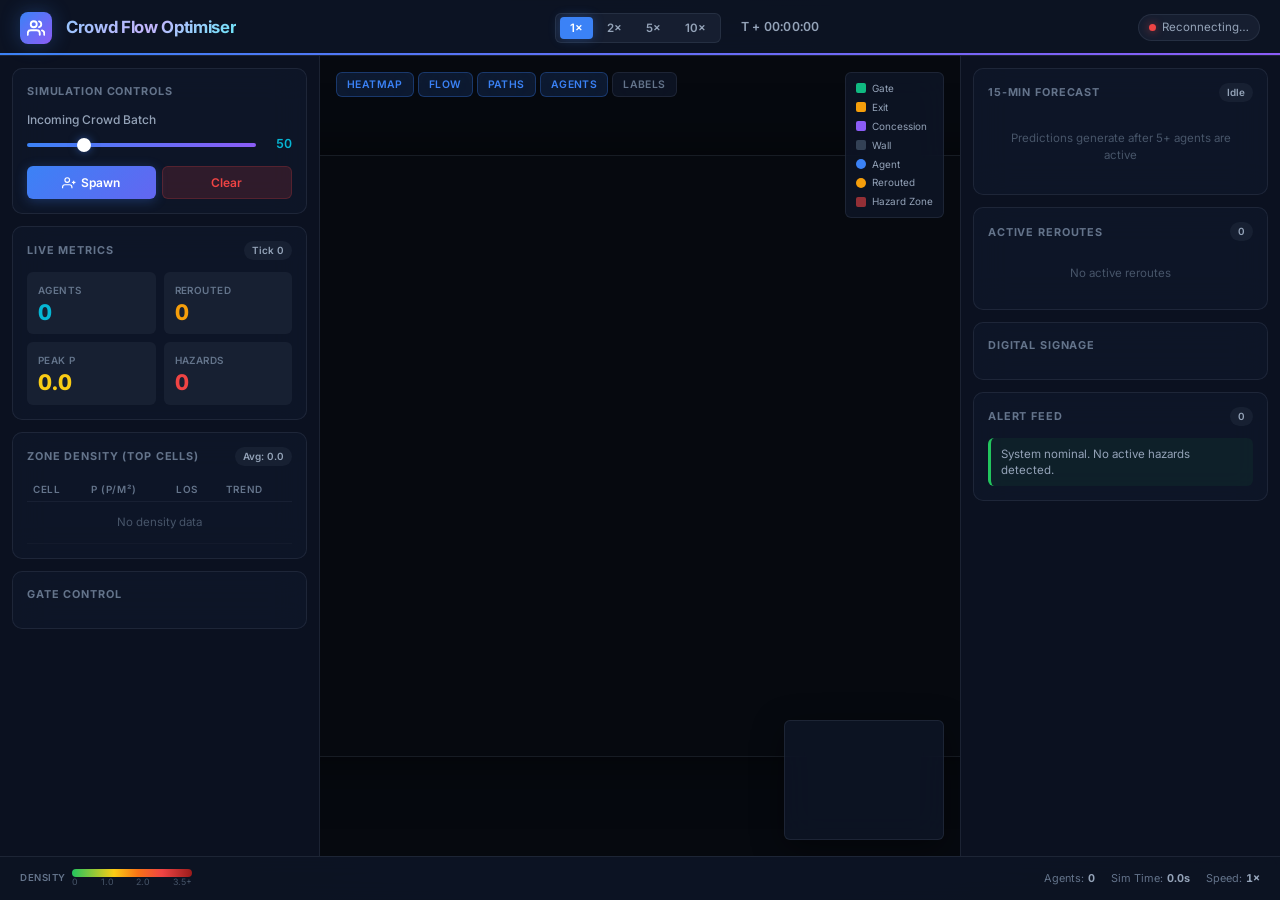
==== frontend/index.html @ 9550ae5e "Initial commit: Crowd Flow Optimiser - real-time crowd simulation and rerouting engine" ====
<!DOCTYPE html>
<html lang="en">
<head>
    <meta charset="UTF-8">
    <meta name="viewport" content="width=device-width, initial-scale=1.0">
    <title>Crowd Flow Optimiser — Real-Time Crowd Simulation & Rerouting</title>
    <meta name="description" content="Predictive digital twin for venue crowd management. Real-time simulation, bottleneck forecasting, and automated crowd rerouting engine.">
    <link rel="stylesheet" href="styles.css">
    <link rel="preconnect" href="https://fonts.googleapis.com">
    <link rel="preconnect" href="https://fonts.gstatic.com" crossorigin>
    <link href="https://fonts.googleapis.com/css2?family=Inter:wght@400;500;600;700;800&display=swap" rel="stylesheet">
</head>
<body>
    <div class="app-container">
        <!-- ━━━ HEADER ━━━ -->
        <header>
            <div class="header-left">
                <div class="logo-icon">
                    <svg viewBox="0 0 24 24" fill="none" stroke="currentColor" stroke-width="2.5" stroke-linecap="round" stroke-linejoin="round">
                        <path d="M17 21v-2a4 4 0 0 0-4-4H5a4 4 0 0 0-4 4v2"></path>
                        <circle cx="9" cy="7" r="4"></circle>
                        <path d="M23 21v-2a4 4 0 0 0-3-3.87"></path>
                        <path d="M16 3.13a4 4 0 0 1 0 7.75"></path>
                    </svg>
                </div>
                <h1>Crowd Flow Optimiser</h1>
            </div>
            <div class="header-center">
                <div class="speed-controls">
                    <button class="speed-btn active" data-speed="1" id="speed-1x">1×</button>
                    <button class="speed-btn" data-speed="2" id="speed-2x">2×</button>
                    <button class="speed-btn" data-speed="5" id="speed-5x">5×</button>
                    <button class="speed-btn" data-speed="10" id="speed-10x">10×</button>
                </div>
                <div class="sim-clock" id="sim-clock">T + 00:00:00</div>
            </div>
            <div class="header-right">
                <div class="connection-badge">
                    <span class="connection-dot" id="connection-dot"></span>
                    <span id="connection-text">Connecting…</span>
                </div>
            </div>
        </header>

        <!-- ━━━ LEFT SIDEBAR ━━━ -->
        <div class="sidebar left">
            <!-- Simulation Controls -->
            <section class="panel" id="panel-controls">
                <div class="panel-header">
                    <span class="panel-title">Simulation Controls</span>
                </div>
                <div class="control-group">
                    <label for="crowd-size">Incoming Crowd Batch</label>
                    <div class="control-row">
                        <input type="range" id="crowd-size" min="5" max="200" value="50" step="5">
                        <span id="crowd-size-val">50</span>
                    </div>
                </div>
                <div class="actions">
                    <button id="btn-spawn" class="btn primary">
                        <svg width="14" height="14" viewBox="0 0 24 24" fill="none" stroke="currentColor" stroke-width="2"><path d="M17 21v-2a4 4 0 0 0-4-4H5a4 4 0 0 0-4 4v2"/><circle cx="9" cy="7" r="4"/><line x1="23" y1="11" x2="17" y2="11"/><line x1="20" y1="8" x2="20" y2="14"/></svg>
                        Spawn
                    </button>
                    <button id="btn-clear" class="btn danger">Clear</button>
                </div>
            </section>

            <!-- Live Stats -->
            <section class="panel" id="panel-stats">
                <div class="panel-header">
                    <span class="panel-title">Live Metrics</span>
                    <span class="panel-badge" id="tick-counter">Tick 0</span>
                </div>
                <div class="stat-grid four">
                    <div class="stat-card">
                        <span class="stat-label">Agents</span>
                        <span class="stat-value agents" id="stat-agents">0</span>
                    </div>
                    <div class="stat-card" id="stat-card-rerouted">
                        <span class="stat-label">Rerouted</span>
                        <span class="stat-value rerouted" id="stat-rerouted">0</span>
                    </div>
                    <div class="stat-card">
                        <span class="stat-label">Peak ρ</span>
                        <span class="stat-value density" id="stat-max-density">0.0</span>
                    </div>
                    <div class="stat-card" id="stat-card-bottleneck">
                        <span class="stat-label">Hazards</span>
                        <span class="stat-value bottleneck" id="stat-hazards">0</span>
                    </div>
                </div>
            </section>

            <!-- Zone Density Table -->
            <section class="panel" id="panel-density">
                <div class="panel-header">
                    <span class="panel-title">Zone Density (Top Cells)</span>
                    <span class="panel-badge" id="avg-density">Avg: 0.0</span>
                </div>
                <div style="max-height: 200px; overflow-y: auto;">
                    <table class="density-table">
                        <thead>
                            <tr>
                                <th>Cell</th>
                                <th>ρ (p/m²)</th>
                                <th>LoS</th>
                                <th>Trend</th>
                            </tr>
                        </thead>
                        <tbody id="density-tbody">
                            <tr><td colspan="4" style="color: var(--text-dim); text-align: center; padding: 12px;">No density data</td></tr>
                        </tbody>
                    </table>
                </div>
            </section>

            <!-- Gate Status -->
            <section class="panel" id="panel-gates">
                <div class="panel-header">
                    <span class="panel-title">Gate Control</span>
                </div>
                <div class="gate-list" id="gate-list">
                    <!-- Dynamic gate items -->
                </div>
            </section>
        </div>

        <!-- ━━━ CENTER: VENUE CANVAS ━━━ -->
        <div class="center-content">
            <div class="venue-container">
                <!-- Layer toggles -->
                <div class="canvas-overlay">
                    <button class="overlay-toggle active" id="toggle-heatmap" data-layer="heatmap">Heatmap</button>
                    <button class="overlay-toggle active" id="toggle-flow" data-layer="flow">Flow</button>
                    <button class="overlay-toggle active" id="toggle-paths" data-layer="paths">Paths</button>
                    <button class="overlay-toggle active" id="toggle-agents" data-layer="agents">Agents</button>
                    <button class="overlay-toggle" id="toggle-labels" data-layer="labels">Labels</button>
                </div>

                <!-- Legend -->
                <div class="canvas-legend">
                    <div class="legend-row"><span class="legend-swatch gate"></span> Gate</div>
                    <div class="legend-row"><span class="legend-swatch exit"></span> Exit</div>
                    <div class="legend-row"><span class="legend-swatch concession"></span> Concession</div>
                    <div class="legend-row"><span class="legend-swatch wall"></span> Wall</div>
                    <div class="legend-row"><span class="legend-swatch agent"></span> Agent</div>
                    <div class="legend-row"><span class="legend-swatch rerouted"></span> Rerouted</div>
                    <div class="legend-row"><span class="legend-swatch bottleneck"></span> Hazard Zone</div>
                </div>

                <!-- Main Canvas -->
                <canvas id="venue-canvas" width="800" height="600"></canvas>

                <!-- Minimap -->
                <div class="minimap">
                    <canvas id="minimap-canvas" width="160" height="120"></canvas>
                </div>
            </div>
        </div>

        <!-- ━━━ RIGHT SIDEBAR ━━━ -->
        <div class="sidebar right">
            <!-- Prediction Timeline -->
            <section class="panel" id="panel-prediction">
                <div class="panel-header">
                    <span class="panel-title">15-Min Forecast</span>
                    <span class="panel-badge" id="prediction-status">Idle</span>
                </div>
                <div class="prediction-timeline" id="prediction-timeline">
                    <div style="font-size: 0.72rem; color: var(--text-dim); text-align: center; padding: 16px;">
                        Predictions generate after 5+ agents are active
                    </div>
                </div>
            </section>

            <!-- Active Reroutes -->
            <section class="panel" id="panel-reroutes">
                <div class="panel-header">
                    <span class="panel-title">Active Reroutes</span>
                    <span class="panel-badge" id="reroute-count">0</span>
                </div>
                <div id="reroute-list" style="max-height: 160px; overflow-y: auto;">
                    <div style="font-size: 0.72rem; color: var(--text-dim); text-align: center; padding: 12px;">
                        No active reroutes
                    </div>
                </div>
            </section>

            <!-- Digital Signage -->
            <section class="panel" id="panel-signage">
                <div class="panel-header">
                    <span class="panel-title">Digital Signage</span>
                </div>
                <div class="sign-list" id="sign-list">
                    <!-- Dynamic sign items -->
                </div>
            </section>

            <!-- Alerts Feed -->
            <section class="panel" id="panel-alerts">
                <div class="panel-header">
                    <span class="panel-title">Alert Feed</span>
                    <span class="panel-badge" id="alert-count">0</span>
                </div>
                <ul id="alert-list" class="alert-list">
                    <li class="alert-item empty-alert">System nominal. No active hazards detected.</li>
                </ul>
            </section>
        </div>

        <!-- ━━━ BOTTOM BAR ━━━ -->
        <div class="bottom-bar">
            <div class="bottom-left">
                <div class="density-legend">
                    <span class="density-legend-label">Density</span>
                    <div>
                        <div class="density-gradient"></div>
                        <div class="density-scale">
                            <span>0</span>
                            <span>1.0</span>
                            <span>2.0</span>
                            <span>3.5+</span>
                        </div>
                    </div>
                </div>
            </div>
            <div class="bottom-right">
                <div class="bottom-stat">Agents: <strong id="bottom-agents">0</strong></div>
                <div class="bottom-stat">Sim Time: <strong id="bottom-sim-time">0.0s</strong></div>
                <div class="bottom-stat">Speed: <strong id="bottom-speed">1×</strong></div>
            </div>
        </div>
    </div>

    <!-- Tooltip (positioned dynamically) -->
    <div class="tooltip" id="tooltip"></div>

    <script src="app.js"></script>
</body>
</html>
---- frontend/styles.css ----
/* ━━━━━━━━━━━━━━━━━━━━━━━━━━━━━━━━━━━━━━━━━━━━━━━━━━━━━━━━━━━━━━━━━━━━━
   CROWD FLOW OPTIMISER — Premium Operations Dashboard
   Design System: Dark Glassmorphism + Animated Density Gradients
   ━━━━━━━━━━━━━━━━━━━━━━━━━━━━━━━━━━━━━━━━━━━━━━━━━━━━━━━━━━━━━━━━━━━━━ */

/* ─── Design Tokens ─── */
:root {
    /* Core palette */
    --bg-void: #06090f;
    --bg-deep: #0b1120;
    --bg-panel: rgba(15, 23, 42, 0.75);
    --bg-panel-solid: #0f172a;
    --bg-card: rgba(30, 41, 59, 0.6);
    --bg-hover: rgba(51, 65, 85, 0.4);
    --bg-input: rgba(15, 23, 42, 0.9);

    /* Glass effect */
    --glass-blur: blur(16px);
    --glass-border: 1px solid rgba(148, 163, 184, 0.12);
    --glass-shadow: 0 8px 32px rgba(0, 0, 0, 0.4);

    /* Text hierarchy */
    --text-primary: #f1f5f9;
    --text-secondary: #94a3b8;
    --text-tertiary: #64748b;
    --text-dim: #475569;

    /* Accent colors */
    --accent-blue: #3b82f6;
    --accent-blue-glow: rgba(59, 130, 246, 0.3);
    --accent-cyan: #06b6d4;
    --accent-purple: #8b5cf6;
    --accent-indigo: #6366f1;

    /* Density LoS colors (Fruin) */
    --los-a: #22c55e;
    --los-b: #4ade80;
    --los-c: #facc15;
    --los-d: #f97316;
    --los-e: #ef4444;
    --los-f: #dc2626;
    --los-critical: #991b1b;

    /* Severity */
    --severity-info: #06b6d4;
    --severity-warning: #f59e0b;
    --severity-critical: #ef4444;
    --severity-emergency: #dc2626;

    /* Grid cell colors */
    --cell-empty: #0b1120;
    --cell-wall: #334155;
    --cell-gate: #10b981;
    --cell-exit: #f59e0b;
    --cell-concession: #8b5cf6;

    /* Layout */
    --header-height: 56px;
    --sidebar-width: 320px;
    --bottom-bar-height: 44px;
    --radius-sm: 6px;
    --radius-md: 10px;
    --radius-lg: 14px;
    --radius-xl: 18px;

    /* Transitions */
    --ease-out: cubic-bezier(0.16, 1, 0.3, 1);
    --ease-spring: cubic-bezier(0.34, 1.56, 0.64, 1);
}

/* ─── Reset & Base ─── */
*, *::before, *::after {
    margin: 0;
    padding: 0;
    box-sizing: border-box;
}

html, body {
    height: 100%;
    overflow: hidden;
}

body {
    font-family: 'Inter', -apple-system, BlinkMacSystemFont, sans-serif;
    background: var(--bg-void);
    color: var(--text-primary);
    line-height: 1.5;
    -webkit-font-smoothing: antialiased;
}

/* Animated background gradient */
body::before {
    content: '';
    position: fixed;
    inset: 0;
    background: 
        radial-gradient(ellipse 80% 50% at 20% 40%, rgba(59, 130, 246, 0.06), transparent),
        radial-gradient(ellipse 60% 40% at 80% 60%, rgba(139, 92, 246, 0.05), transparent),
        radial-gradient(ellipse 50% 30% at 50% 80%, rgba(6, 182, 212, 0.04), transparent);
    pointer-events: none;
    z-index: 0;
}

/* ─── Scrollbar ─── */
::-webkit-scrollbar {
    width: 5px;
    height: 5px;
}
::-webkit-scrollbar-track {
    background: transparent;
}
::-webkit-scrollbar-thumb {
    background: var(--text-dim);
    border-radius: 4px;
}
::-webkit-scrollbar-thumb:hover {
    background: var(--text-tertiary);
}

/* ─── App Shell ─── */
.app-container {
    display: grid;
    grid-template-rows: var(--header-height) 1fr var(--bottom-bar-height);
    grid-template-columns: var(--sidebar-width) 1fr var(--sidebar-width);
    height: 100vh;
    position: relative;
    z-index: 1;
}

/* ─── Header ─── */
header {
    grid-column: 1 / -1;
    display: flex;
    align-items: center;
    justify-content: space-between;
    padding: 0 20px;
    background: var(--bg-panel);
    backdrop-filter: var(--glass-blur);
    border-bottom: var(--glass-border);
    z-index: 100;
}

/* Animated gradient accent stripe */
header::after {
    content: '';
    position: absolute;
    bottom: 0;
    left: 0;
    right: 0;
    height: 2px;
    background: linear-gradient(90deg, var(--accent-blue), var(--accent-purple), var(--accent-cyan), var(--accent-blue));
    background-size: 300% 100%;
    animation: gradientShift 8s ease infinite;
}

@keyframes gradientShift {
    0%, 100% { background-position: 0% 50%; }
    50% { background-position: 100% 50%; }
}

.header-left {
    display: flex;
    align-items: center;
    gap: 14px;
}

.logo-icon {
    width: 32px;
    height: 32px;
    border-radius: 8px;
    background: linear-gradient(135deg, var(--accent-blue), var(--accent-purple));
    display: flex;
    align-items: center;
    justify-content: center;
    box-shadow: 0 0 20px var(--accent-blue-glow);
}

.logo-icon svg {
    width: 18px;
    height: 18px;
    color: white;
}

header h1 {
    font-size: 1.05rem;
    font-weight: 700;
    letter-spacing: -0.02em;
    background: linear-gradient(135deg, #93c5fd, #c4b5fd, #67e8f9);
    -webkit-background-clip: text;
    -webkit-text-fill-color: transparent;
    background-clip: text;
}

.header-center {
    display: flex;
    align-items: center;
    gap: 20px;
}

.speed-controls {
    display: flex;
    align-items: center;
    gap: 4px;
    background: var(--bg-card);
    padding: 3px 4px;
    border-radius: var(--radius-sm);
    border: var(--glass-border);
}

.speed-btn {
    padding: 4px 10px;
    border: none;
    background: transparent;
    color: var(--text-secondary);
    font-size: 0.72rem;
    font-weight: 600;
    font-family: 'Inter', sans-serif;
    cursor: pointer;
    border-radius: 4px;
    transition: all 0.2s var(--ease-out);
}

.speed-btn:hover {
    background: var(--bg-hover);
    color: var(--text-primary);
}

.speed-btn.active {
    background: var(--accent-blue);
    color: white;
    box-shadow: 0 0 12px var(--accent-blue-glow);
}

.sim-clock {
    font-size: 0.78rem;
    font-weight: 600;
    color: var(--text-secondary);
    font-variant-numeric: tabular-nums;
    letter-spacing: 0.02em;
}

.header-right {
    display: flex;
    align-items: center;
    gap: 14px;
}

.connection-badge {
    display: flex;
    align-items: center;
    gap: 6px;
    font-size: 0.72rem;
    color: var(--text-secondary);
    padding: 4px 10px;
    background: var(--bg-card);
    border-radius: 20px;
    border: var(--glass-border);
}

.connection-dot {
    width: 7px;
    height: 7px;
    border-radius: 50%;
    background: var(--los-a);
    box-shadow: 0 0 8px rgba(34, 197, 94, 0.6);
    animation: pulse 2s ease infinite;
}

.connection-dot.disconnected {
    background: var(--severity-critical);
    box-shadow: 0 0 8px rgba(239, 68, 68, 0.6);
    animation: none;
}

@keyframes pulse {
    0%, 100% { transform: scale(1); opacity: 1; }
    50% { transform: scale(1.3); opacity: 0.7; }
}

/* ─── Sidebars ─── */
.sidebar {
    display: flex;
    flex-direction: column;
    gap: 12px;
    padding: 12px;
    overflow-y: auto;
    background: var(--bg-deep);
    border-right: var(--glass-border);
}

.sidebar.right {
    border-right: none;
    border-left: var(--glass-border);
}

/* ─── Panel Card ─── */
.panel {
    background: var(--bg-panel);
    backdrop-filter: var(--glass-blur);
    border-radius: var(--radius-md);
    border: var(--glass-border);
    padding: 14px;
    transition: transform 0.2s var(--ease-out), box-shadow 0.2s var(--ease-out);
}

.panel:hover {
    box-shadow: 0 4px 24px rgba(0, 0, 0, 0.3);
}

.panel-header {
    display: flex;
    align-items: center;
    justify-content: space-between;
    margin-bottom: 12px;
}

.panel-title {
    font-size: 0.68rem;
    font-weight: 700;
    text-transform: uppercase;
    letter-spacing: 0.08em;
    color: var(--text-tertiary);
}

.panel-badge {
    font-size: 0.62rem;
    font-weight: 600;
    padding: 2px 8px;
    border-radius: 10px;
    background: var(--bg-card);
    color: var(--text-secondary);
}

/* ─── Simulation Controls Panel ─── */
.control-group {
    display: flex;
    flex-direction: column;
    gap: 6px;
    margin-bottom: 12px;
}

.control-group label {
    font-size: 0.75rem;
    color: var(--text-secondary);
    font-weight: 500;
}

.control-row {
    display: flex;
    align-items: center;
    gap: 8px;
}

.control-row span {
    min-width: 28px;
    text-align: right;
    font-size: 0.78rem;
    font-weight: 600;
    font-variant-numeric: tabular-nums;
    color: var(--accent-cyan);
}

input[type="range"] {
    flex: 1;
    height: 4px;
    -webkit-appearance: none;
    appearance: none;
    background: linear-gradient(90deg, var(--accent-blue), var(--accent-purple));
    border-radius: 4px;
    outline: none;
}

input[type="range"]::-webkit-slider-thumb {
    -webkit-appearance: none;
    width: 14px;
    height: 14px;
    border-radius: 50%;
    background: white;
    cursor: pointer;
    box-shadow: 0 0 8px rgba(59, 130, 246, 0.5);
    transition: transform 0.15s var(--ease-spring);
}

input[type="range"]::-webkit-slider-thumb:hover {
    transform: scale(1.2);
}

.actions {
    display: flex;
    gap: 6px;
}

.btn {
    flex: 1;
    padding: 8px 12px;
    border-radius: var(--radius-sm);
    font-size: 0.75rem;
    font-weight: 600;
    font-family: 'Inter', sans-serif;
    cursor: pointer;
    border: none;
    transition: all 0.2s var(--ease-out);
    display: flex;
    align-items: center;
    justify-content: center;
    gap: 5px;
}

.btn.primary {
    background: linear-gradient(135deg, var(--accent-blue), var(--accent-indigo));
    color: white;
    box-shadow: 0 2px 12px var(--accent-blue-glow);
}

.btn.primary:hover {
    transform: translateY(-1px);
    box-shadow: 0 4px 20px var(--accent-blue-glow);
}

.btn.primary:active {
    transform: translateY(0);
}

.btn.secondary {
    background: var(--bg-card);
    color: var(--text-secondary);
    border: var(--glass-border);
}

.btn.secondary:hover {
    background: var(--bg-hover);
    color: var(--text-primary);
}

.btn.danger {
    background: rgba(239, 68, 68, 0.15);
    color: var(--severity-critical);
    border: 1px solid rgba(239, 68, 68, 0.2);
}

.btn.danger:hover {
    background: rgba(239, 68, 68, 0.25);
}

/* ─── Stats Grid ─── */
.stat-grid {
    display: grid;
    grid-template-columns: 1fr 1fr;
    gap: 8px;
}

.stat-grid.four {
    grid-template-columns: 1fr 1fr;
}

.stat-card {
    background: var(--bg-card);
    padding: 10px;
    border-radius: var(--radius-sm);
    display: flex;
    flex-direction: column;
    gap: 4px;
    border: 1px solid transparent;
    transition: border-color 0.3s;
}

.stat-card.highlight {
    border-color: rgba(239, 68, 68, 0.3);
    background: rgba(239, 68, 68, 0.05);
}

.stat-label {
    font-size: 0.62rem;
    color: var(--text-tertiary);
    text-transform: uppercase;
    letter-spacing: 0.05em;
    font-weight: 600;
}

.stat-value {
    font-size: 1.35rem;
    font-weight: 800;
    font-variant-numeric: tabular-nums;
    line-height: 1;
}

.stat-value.agents { color: var(--accent-cyan); }
.stat-value.rerouted { color: var(--severity-warning); }
.stat-value.density { color: var(--los-c); }
.stat-value.bottleneck { color: var(--severity-critical); }

/* ─── Zone Density Table ─── */
.density-table {
    width: 100%;
    border-collapse: collapse;
    font-size: 0.72rem;
}

.density-table th {
    font-size: 0.62rem;
    text-transform: uppercase;
    letter-spacing: 0.06em;
    color: var(--text-tertiary);
    font-weight: 600;
    text-align: left;
    padding: 4px 6px;
    border-bottom: 1px solid rgba(148, 163, 184, 0.08);
}

.density-table td {
    padding: 5px 6px;
    color: var(--text-secondary);
    font-variant-numeric: tabular-nums;
    border-bottom: 1px solid rgba(148, 163, 184, 0.04);
}

.density-table tr:hover td {
    background: var(--bg-hover);
}

.los-badge {
    display: inline-flex;
    align-items: center;
    justify-content: center;
    min-width: 22px;
    padding: 1px 6px;
    border-radius: 4px;
    font-size: 0.65rem;
    font-weight: 700;
    letter-spacing: 0.02em;
}

.los-badge.A { background: rgba(34, 197, 94, 0.15); color: var(--los-a); }
.los-badge.B { background: rgba(74, 222, 128, 0.15); color: var(--los-b); }
.los-badge.C { background: rgba(250, 204, 21, 0.15); color: var(--los-c); }
.los-badge.D { background: rgba(249, 115, 22, 0.15); color: var(--los-d); }
.los-badge.E { background: rgba(239, 68, 68, 0.15); color: var(--los-e); }
.los-badge.F { background: rgba(220, 38, 38, 0.2); color: var(--los-f); }
.los-badge.CRITICAL { background: rgba(153, 27, 27, 0.3); color: #fca5a5; animation: criticalPulse 1s ease infinite; }

@keyframes criticalPulse {
    0%, 100% { opacity: 1; }
    50% { opacity: 0.6; }
}

.trend-indicator {
    font-size: 0.7rem;
}
.trend-indicator.rising { color: var(--severity-critical); }
.trend-indicator.falling { color: var(--los-a); }
.trend-indicator.stable { color: var(--text-dim); }

/* ─── Gate Status ─── */
.gate-list {
    display: flex;
    flex-direction: column;
    gap: 6px;
}

.gate-item {
    display: flex;
    align-items: center;
    justify-content: space-between;
    padding: 8px 10px;
    background: var(--bg-card);
    border-radius: var(--radius-sm);
    font-size: 0.75rem;
    transition: background 0.2s;
}

.gate-item:hover {
    background: var(--bg-hover);
}

.gate-info {
    display: flex;
    align-items: center;
    gap: 8px;
}

.gate-dot {
    width: 8px;
    height: 8px;
    border-radius: 50%;
}

.gate-dot.open { background: var(--los-a); box-shadow: 0 0 6px rgba(34, 197, 94, 0.4); }
.gate-dot.throttled { background: var(--severity-warning); box-shadow: 0 0 6px rgba(245, 158, 11, 0.4); }
.gate-dot.closed { background: var(--severity-critical); box-shadow: 0 0 6px rgba(239, 68, 68, 0.4); }

.gate-rate {
    font-size: 0.65rem;
    color: var(--text-tertiary);
    font-variant-numeric: tabular-nums;
}

.gate-controls {
    display: flex;
    gap: 3px;
}

.gate-btn {
    padding: 2px 6px;
    border: none;
    background: transparent;
    font-size: 0.6rem;
    font-family: 'Inter', sans-serif;
    cursor: pointer;
    border-radius: 3px;
    transition: all 0.15s;
}

.gate-btn.open-btn { color: var(--los-a); }
.gate-btn.throttle-btn { color: var(--severity-warning); }
.gate-btn.close-btn { color: var(--severity-critical); }
.gate-btn:hover { background: var(--bg-hover); }

/* ─── Alerts Feed ─── */
.alert-list {
    list-style: none;
    display: flex;
    flex-direction: column;
    gap: 6px;
    max-height: 300px;
    overflow-y: auto;
}

.alert-item {
    padding: 8px 10px;
    border-radius: var(--radius-sm);
    font-size: 0.72rem;
    line-height: 1.4;
    border-left: 3px solid;
    animation: alertSlideIn 0.35s var(--ease-out);
    display: flex;
    flex-direction: column;
    gap: 2px;
}

.alert-item .alert-time {
    font-size: 0.6rem;
    color: var(--text-dim);
    font-variant-numeric: tabular-nums;
}

.alert-item.WARNING {
    background: rgba(245, 158, 11, 0.08);
    border-left-color: var(--severity-warning);
    color: #fbbf24;
}

.alert-item.CRITICAL {
    background: rgba(239, 68, 68, 0.08);
    border-left-color: var(--severity-critical);
    color: #fca5a5;
}

.alert-item.EMERGENCY {
    background: rgba(220, 38, 38, 0.12);
    border-left-color: var(--severity-emergency);
    color: #fecaca;
    animation: alertSlideIn 0.35s var(--ease-out), emergencyGlow 1.5s ease infinite;
}

.alert-item.INFO {
    background: rgba(6, 182, 212, 0.08);
    border-left-color: var(--severity-info);
    color: #67e8f9;
}

.alert-item.empty-alert {
    background: rgba(34, 197, 94, 0.06);
    border-left-color: var(--los-a);
    color: var(--text-secondary);
}

@keyframes alertSlideIn {
    from { opacity: 0; transform: translateX(-8px); }
    to { opacity: 1; transform: translateX(0); }
}

@keyframes emergencyGlow {
    0%, 100% { box-shadow: inset 0 0 0 0 transparent; }
    50% { box-shadow: inset 0 0 12px rgba(220, 38, 38, 0.15); }
}

/* ─── Prediction Timeline ─── */
.prediction-timeline {
    display: flex;
    flex-direction: column;
    gap: 6px;
}

.prediction-item {
    display: flex;
    align-items: center;
    gap: 10px;
    padding: 6px 8px;
    background: var(--bg-card);
    border-radius: var(--radius-sm);
    font-size: 0.72rem;
    transition: background 0.15s;
    cursor: default;
}

.prediction-item:hover {
    background: var(--bg-hover);
}

.prediction-time {
    font-size: 0.65rem;
    font-weight: 600;
    color: var(--text-tertiary);
    min-width: 42px;
    font-variant-numeric: tabular-nums;
}

.prediction-bar {
    flex: 1;
    height: 6px;
    background: var(--bg-input);
    border-radius: 3px;
    overflow: hidden;
    position: relative;
}

.prediction-fill {
    height: 100%;
    border-radius: 3px;
    transition: width 0.5s var(--ease-out), background 0.3s;
}

.prediction-density {
    font-size: 0.65rem;
    font-weight: 600;
    min-width: 32px;
    text-align: right;
    font-variant-numeric: tabular-nums;
}

/* ─── Signage Panel ─── */
.sign-list {
    display: flex;
    flex-direction: column;
    gap: 6px;
}

.sign-item {
    display: flex;
    align-items: center;
    gap: 8px;
    padding: 8px 10px;
    background: var(--bg-card);
    border-radius: var(--radius-sm);
    font-size: 0.72rem;
    transition: all 0.2s;
}

.sign-item.active {
    border: 1px solid rgba(245, 158, 11, 0.3);
    background: rgba(245, 158, 11, 0.05);
}

.sign-direction {
    font-size: 1.1rem;
    line-height: 1;
}

.sign-message {
    flex: 1;
    color: var(--text-secondary);
}

/* ─── Center Content Area ─── */
.center-content {
    display: flex;
    flex-direction: column;
    position: relative;
    overflow: hidden;
    background: var(--bg-void);
}

.venue-container {
    flex: 1;
    display: flex;
    align-items: center;
    justify-content: center;
    position: relative;
    padding: 16px;
}

/* Canvas overlay controls */
.canvas-overlay {
    position: absolute;
    top: 16px;
    left: 16px;
    display: flex;
    gap: 4px;
    z-index: 10;
}

.overlay-toggle {
    padding: 5px 10px;
    border: var(--glass-border);
    background: var(--bg-panel);
    backdrop-filter: var(--glass-blur);
    color: var(--text-tertiary);
    font-size: 0.65rem;
    font-weight: 600;
    font-family: 'Inter', sans-serif;
    cursor: pointer;
    border-radius: var(--radius-sm);
    transition: all 0.2s;
    text-transform: uppercase;
    letter-spacing: 0.04em;
}

.overlay-toggle:hover {
    color: var(--text-secondary);
    background: var(--bg-hover);
}

.overlay-toggle.active {
    background: rgba(59, 130, 246, 0.15);
    color: var(--accent-blue);
    border-color: rgba(59, 130, 246, 0.3);
}

/* Minimap */
.minimap {
    position: absolute;
    bottom: 16px;
    right: 16px;
    width: 160px;
    height: 120px;
    border-radius: var(--radius-sm);
    border: var(--glass-border);
    background: var(--bg-panel);
    backdrop-filter: var(--glass-blur);
    overflow: hidden;
    z-index: 10;
    box-shadow: var(--glass-shadow);
}

.minimap canvas {
    width: 100%;
    height: 100%;
    image-rendering: pixelated;
}

/* Main canvas */
#venue-canvas {
    border-radius: var(--radius-md);
    border: var(--glass-border);
    box-shadow: 0 0 60px rgba(0, 0, 0, 0.5);
    cursor: grab;
    image-rendering: auto;
    transition: box-shadow 0.5s;
}

#venue-canvas.critical-alert {
    box-shadow: 0 0 60px rgba(239, 68, 68, 0.3), 0 0 120px rgba(239, 68, 68, 0.1);
}

/* ─── Bottom Bar ─── */
.bottom-bar {
    grid-column: 1 / -1;
    display: flex;
    align-items: center;
    justify-content: space-between;
    padding: 0 20px;
    background: var(--bg-panel);
    backdrop-filter: var(--glass-blur);
    border-top: var(--glass-border);
    font-size: 0.68rem;
    color: var(--text-tertiary);
    z-index: 100;
}

.bottom-left {
    display: flex;
    align-items: center;
    gap: 16px;
}

.density-legend {
    display: flex;
    align-items: center;
    gap: 6px;
}

.density-legend-label {
    font-size: 0.6rem;
    font-weight: 600;
    text-transform: uppercase;
    letter-spacing: 0.06em;
}

.density-gradient {
    width: 120px;
    height: 8px;
    border-radius: 4px;
    background: linear-gradient(90deg, 
        var(--los-a) 0%, 
        var(--los-c) 35%, 
        var(--los-d) 55%, 
        var(--los-e) 75%, 
        var(--los-critical) 100%
    );
}

.density-scale {
    display: flex;
    justify-content: space-between;
    font-size: 0.55rem;
    color: var(--text-dim);
    width: 120px;
    margin-top: -2px;
}

.bottom-right {
    display: flex;
    align-items: center;
    gap: 16px;
    font-variant-numeric: tabular-nums;
}

.bottom-stat {
    display: flex;
    align-items: center;
    gap: 4px;
}

.bottom-stat strong {
    color: var(--text-secondary);
}

/* ─── Legend (inline in canvas overlay) ─── */
.canvas-legend {
    position: absolute;
    top: 16px;
    right: 16px;
    display: flex;
    flex-direction: column;
    gap: 4px;
    padding: 8px 10px;
    background: var(--bg-panel);
    backdrop-filter: var(--glass-blur);
    border: var(--glass-border);
    border-radius: var(--radius-sm);
    z-index: 10;
    font-size: 0.62rem;
    color: var(--text-secondary);
}

.legend-row {
    display: flex;
    align-items: center;
    gap: 6px;
}

.legend-swatch {
    width: 10px;
    height: 10px;
    border-radius: 2px;
}

.legend-swatch.gate { background: var(--cell-gate); }
.legend-swatch.exit { background: var(--cell-exit); }
.legend-swatch.concession { background: var(--cell-concession); }
.legend-swatch.wall { background: var(--cell-wall); }
.legend-swatch.agent { background: var(--accent-blue); border-radius: 50%; }
.legend-swatch.rerouted { background: var(--severity-warning); border-radius: 50%; }
.legend-swatch.bottleneck { background: var(--severity-critical); border-radius: 2px; opacity: 0.6; }

/* ─── Tooltip ─── */
.tooltip {
    position: fixed;
    background: var(--bg-panel-solid);
    border: var(--glass-border);
    border-radius: var(--radius-sm);
    padding: 8px 12px;
    font-size: 0.72rem;
    color: var(--text-primary);
    pointer-events: none;
    z-index: 1000;
    box-shadow: var(--glass-shadow);
    max-width: 220px;
    opacity: 0;
    transition: opacity 0.15s;
}

.tooltip.visible {
    opacity: 1;
}

.tooltip-row {
    display: flex;
    justify-content: space-between;
    gap: 12px;
}

.tooltip-label {
    color: var(--text-tertiary);
    font-size: 0.65rem;
}

.tooltip-value {
    font-weight: 600;
    font-variant-numeric: tabular-nums;
}

/* ─── Responsive ─── */
@media (max-width: 1200px) {
    .app-container {
        grid-template-columns: 260px 1fr 260px;
    }
    .sidebar { padding: 8px; }
}

@media (max-width: 900px) {
    .app-container {
        grid-template-columns: 1fr;
        grid-template-rows: var(--header-height) 1fr auto auto var(--bottom-bar-height);
    }
    .sidebar { 
        flex-direction: row;
        overflow-x: auto;
        overflow-y: hidden;
    }
    .sidebar .panel {
        min-width: 260px;
    }
}
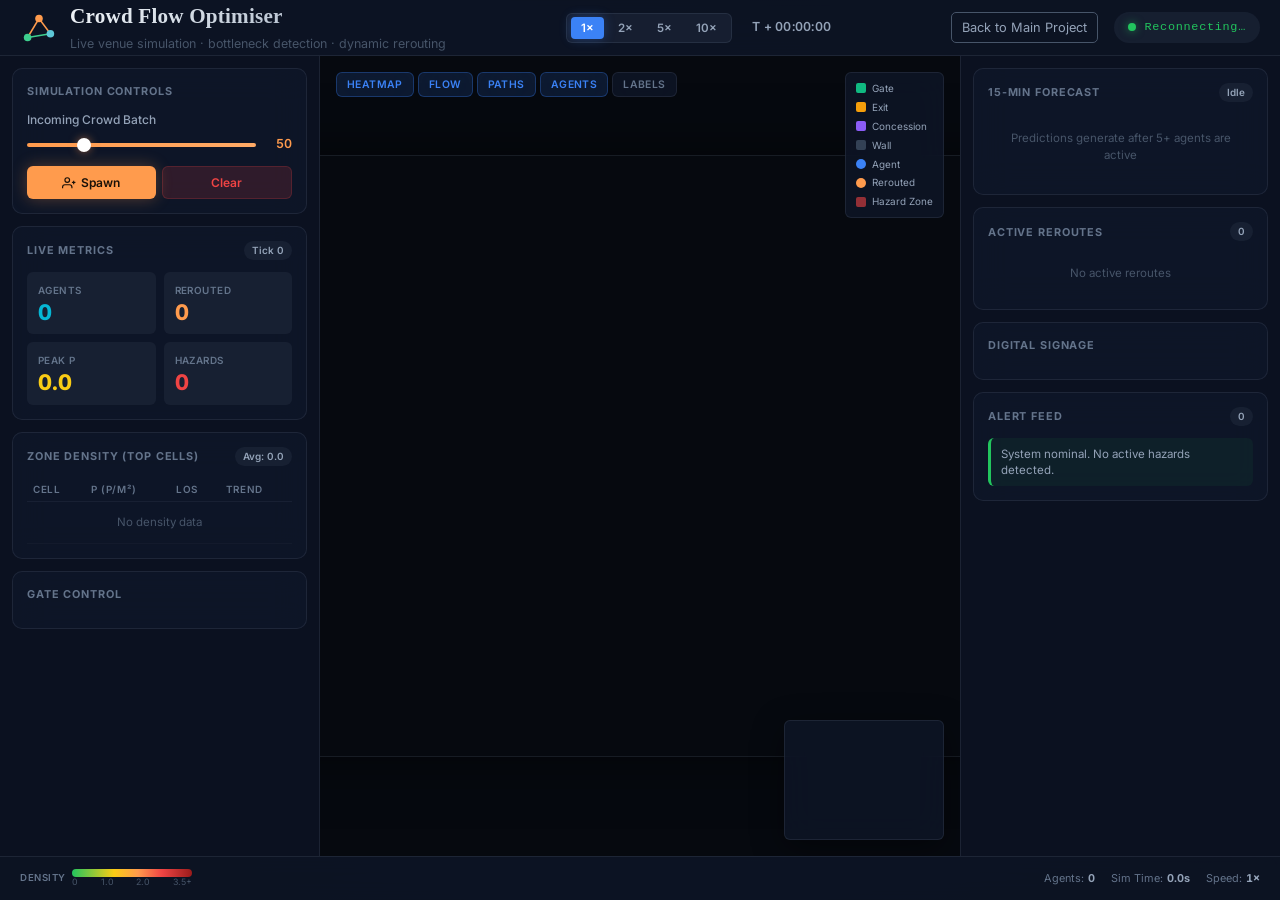
==== commit a4fd5f17: "New UI" ====
--- a/frontend/index.html
+++ b/frontend/index.html
@@ -13,17 +13,20 @@
 <body>
     <div class="app-container">
         <!-- ━━━ HEADER ━━━ -->
-        <header>
-            <div class="header-left">
-                <div class="logo-icon">
-                    <svg viewBox="0 0 24 24" fill="none" stroke="currentColor" stroke-width="2.5" stroke-linecap="round" stroke-linejoin="round">
-                        <path d="M17 21v-2a4 4 0 0 0-4-4H5a4 4 0 0 0-4 4v2"></path>
-                        <circle cx="9" cy="7" r="4"></circle>
-                        <path d="M23 21v-2a4 4 0 0 0-3-3.87"></path>
-                        <path d="M16 3.13a4 4 0 0 1 0 7.75"></path>
-                    </svg>
-                </div>
-                <h1>Crowd Flow Optimiser</h1>
+        <header class="topbar">
+            <div class="brand">
+                <svg class="brand-mark" viewBox="0 0 40 40" fill="none" xmlns="http://www.w3.org/2000/svg">
+                    <line x1="8" y1="30" x2="20" y2="10" stroke="#FF9B4D" stroke-width="1.6"/>
+                    <line x1="20" y1="10" x2="32" y2="26" stroke="#FF9B4D" stroke-width="1.6"/>
+                    <line x1="8" y1="30" x2="32" y2="26" stroke="#3ECF8E" stroke-width="1.6"/>
+                    <circle cx="8" cy="30" r="4" fill="#3ECF8E"/>
+                    <circle cx="20" cy="10" r="4" fill="#FF9B4D"/>
+                    <circle cx="32" cy="26" r="4" fill="#5EC8D8"/>
+                </svg>
+                <div>
+                    <h1>Crowd Flow Optimiser</h1>
+                    <p class="tagline">Live venue simulation · bottleneck detection · dynamic rerouting</p>
+                </div>
             </div>
             <div class="header-center">
                 <div class="speed-controls">
@@ -34,10 +37,11 @@
                 </div>
                 <div class="sim-clock" id="sim-clock">T + 00:00:00</div>
             </div>
-            <div class="header-right">
-                <div class="connection-badge">
-                    <span class="connection-dot" id="connection-dot"></span>
-                    <span id="connection-text">Connecting…</span>
+            <div style="display:flex; align-items:center; gap: 16px;">
+                <a href="#" style="color: var(--text-secondary); font-size: 0.8rem; text-decoration: none; border: 1px solid var(--text-dim); padding: 5px 10px; border-radius: 5px; transition: all 0.2s;">Back to Main Project</a>
+                <div class="status-pill live" id="statusPill">
+                    <span class="status-dot" id="connection-dot"></span>
+                    <span id="connection-text">SIMULATION LIVE</span>
                 </div>
             </div>
         </header>
--- a/frontend/styles.css
+++ b/frontend/styles.css
@@ -31,19 +31,21 @@
     --accent-cyan: #06b6d4;
     --accent-purple: #8b5cf6;
     --accent-indigo: #6366f1;
+    --accent-orange: #FF9B4D;
+    --accent-orange-glow: rgba(255, 155, 77, 0.3);
 
     /* Density LoS colors (Fruin) */
     --los-a: #22c55e;
     --los-b: #4ade80;
     --los-c: #facc15;
-    --los-d: #f97316;
+    --los-d: #FF9B4D;
     --los-e: #ef4444;
     --los-f: #dc2626;
     --los-critical: #991b1b;
 
     /* Severity */
     --severity-info: #06b6d4;
-    --severity-warning: #f59e0b;
+    --severity-warning: #FF9B4D;
     --severity-critical: #ef4444;
     --severity-emergency: #dc2626;
 
@@ -128,7 +130,7 @@
 }
 
 /* ─── Header ─── */
-header {
+.topbar {
     grid-column: 1 / -1;
     display: flex;
     align-items: center;
@@ -140,56 +142,45 @@
     z-index: 100;
 }
 
-/* Animated gradient accent stripe */
-header::after {
-    content: '';
-    position: absolute;
-    bottom: 0;
-    left: 0;
-    right: 0;
-    height: 2px;
-    background: linear-gradient(90deg, var(--accent-blue), var(--accent-purple), var(--accent-cyan), var(--accent-blue));
-    background-size: 300% 100%;
-    animation: gradientShift 8s ease infinite;
-}
-
-@keyframes gradientShift {
-    0%, 100% { background-position: 0% 50%; }
-    50% { background-position: 100% 50%; }
-}
-
-.header-left {
-    display: flex;
-    align-items: center;
-    gap: 14px;
-}
-
-.logo-icon {
-    width: 32px;
-    height: 32px;
-    border-radius: 8px;
-    background: linear-gradient(135deg, var(--accent-blue), var(--accent-purple));
-    display: flex;
-    align-items: center;
-    justify-content: center;
-    box-shadow: 0 0 20px var(--accent-blue-glow);
-}
-
-.logo-icon svg {
-    width: 18px;
-    height: 18px;
-    color: white;
-}
-
-header h1 {
-    font-size: 1.05rem;
+.brand { display: flex; align-items: center; gap: 12px; }
+.brand-mark { width: 38px; height: 38px; flex: none; }
+.brand h1 {
+    font-family: "Bookman Old Style", "Century Schoolbook", Cambria, serif;
+    font-size: 1.32rem;
     font-weight: 700;
-    letter-spacing: -0.02em;
-    background: linear-gradient(135deg, #93c5fd, #c4b5fd, #67e8f9);
+    margin: 0;
+    letter-spacing: 0.01em;
+    background: linear-gradient(135deg, var(--text-primary), var(--text-secondary));
     -webkit-background-clip: text;
     -webkit-text-fill-color: transparent;
-    background-clip: text;
-}
+}
+.brand .tagline {
+    margin: 2px 0 0;
+    font-size: 0.78rem;
+    color: var(--text-dim);
+}
+
+.status-pill {
+    display: flex;
+    align-items: center;
+    gap: 8px;
+    padding: 7px 14px;
+    border-radius: 999px;
+    background: var(--bg-card);
+    border: 1px solid var(--glass-border);
+    font-family: "Courier New", monospace;
+    font-size: 0.74rem;
+    letter-spacing: 0.06em;
+    color: var(--text-secondary);
+    white-space: nowrap;
+}
+.status-dot {
+    width: 8px; height: 8px; border-radius: 50%;
+    background: var(--text-dim);
+    flex: none;
+}
+.status-pill.live .status-dot { background: var(--los-a); box-shadow: 0 0 8px rgba(34,197,94,0.6); animation: pulse 1.6s infinite; }
+.status-pill.live { color: var(--los-a); border-color: #1F4B3A; }
 
 .header-center {
     display: flex;
@@ -357,7 +348,7 @@
     font-size: 0.78rem;
     font-weight: 600;
     font-variant-numeric: tabular-nums;
-    color: var(--accent-cyan);
+    color: var(--accent-orange);
 }
 
 input[type="range"] {
@@ -365,7 +356,7 @@
     height: 4px;
     -webkit-appearance: none;
     appearance: none;
-    background: linear-gradient(90deg, var(--accent-blue), var(--accent-purple));
+    background: linear-gradient(90deg, #FF9B4D, #ffaa66);
     border-radius: 4px;
     outline: none;
 }
@@ -377,7 +368,7 @@
     border-radius: 50%;
     background: white;
     cursor: pointer;
-    box-shadow: 0 0 8px rgba(59, 130, 246, 0.5);
+    box-shadow: 0 0 8px rgba(255, 155, 77, 0.5);
     transition: transform 0.15s var(--ease-spring);
 }
 
@@ -407,14 +398,15 @@
 }
 
 .btn.primary {
-    background: linear-gradient(135deg, var(--accent-blue), var(--accent-indigo));
-    color: white;
-    box-shadow: 0 2px 12px var(--accent-blue-glow);
+    background: var(--accent-orange);
+    color: #1A1108;
+    box-shadow: 0 0 16px var(--accent-orange-glow);
 }
 
 .btn.primary:hover {
+    background: #ffaa66;
+    box-shadow: 0 0 24px var(--accent-orange-glow);
     transform: translateY(-1px);
-    box-shadow: 0 4px 20px var(--accent-blue-glow);
 }
 
 .btn.primary:active {
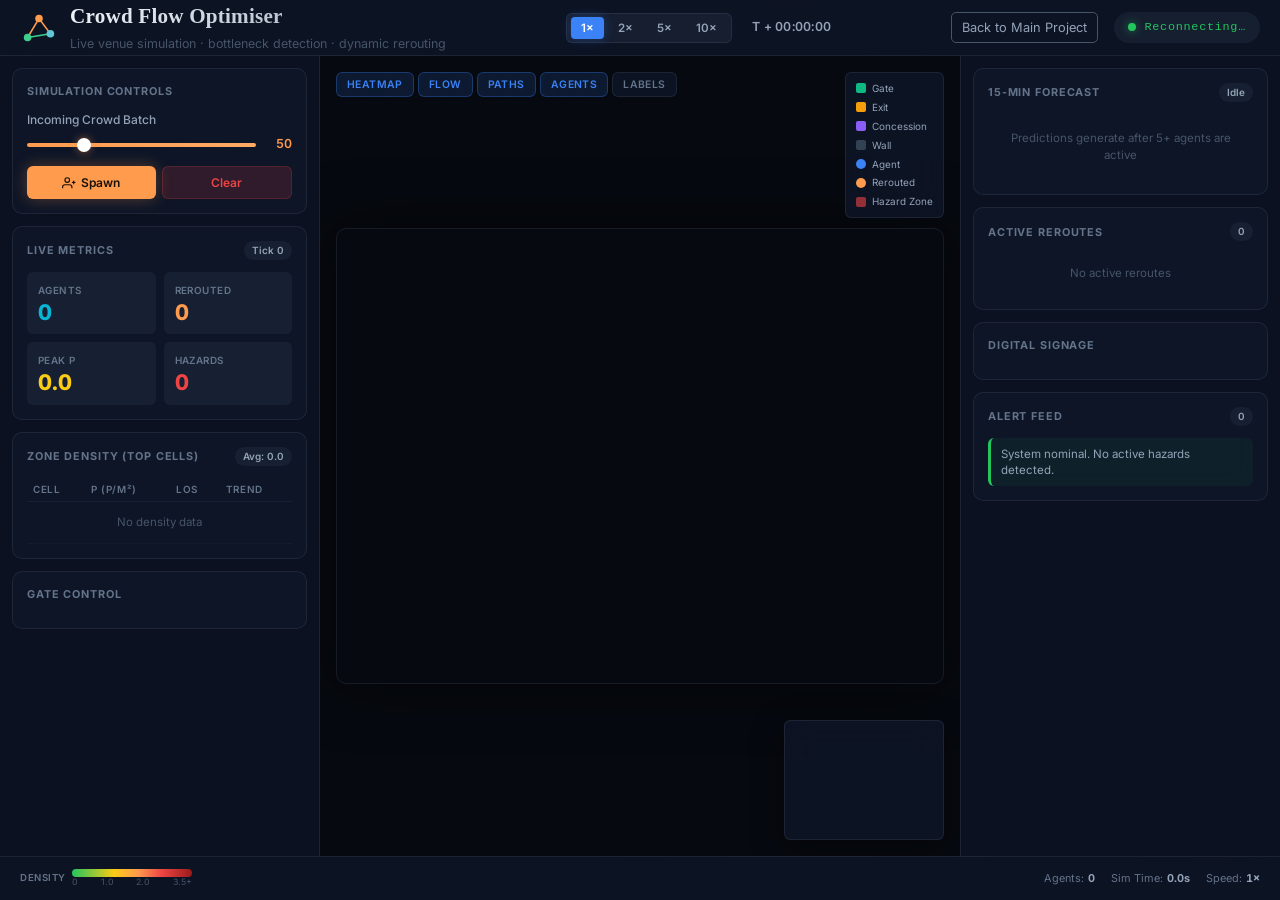
==== commit 1993b1a9: "Small change in UI" ====
--- a/frontend/index.html
+++ b/frontend/index.html
@@ -5,7 +5,7 @@
     <meta name="viewport" content="width=device-width, initial-scale=1.0">
     <title>Crowd Flow Optimiser — Real-Time Crowd Simulation & Rerouting</title>
     <meta name="description" content="Predictive digital twin for venue crowd management. Real-time simulation, bottleneck forecasting, and automated crowd rerouting engine.">
-    <link rel="stylesheet" href="styles.css">
+    <link rel="stylesheet" href="styles.css?v=2">
     <link rel="preconnect" href="https://fonts.googleapis.com">
     <link rel="preconnect" href="https://fonts.gstatic.com" crossorigin>
     <link href="https://fonts.googleapis.com/css2?family=Inter:wght@400;500;600;700;800&display=swap" rel="stylesheet">
@@ -239,6 +239,6 @@
     <!-- Tooltip (positioned dynamically) -->
     <div class="tooltip" id="tooltip"></div>
 
-    <script src="app.js"></script>
+    <script src="app.js?v=2"></script>
 </body>
 </html>
--- a/frontend/styles.css
+++ b/frontend/styles.css
@@ -848,6 +848,9 @@
     cursor: grab;
     image-rendering: auto;
     transition: box-shadow 0.5s;
+    max-width: 100%;
+    max-height: 100%;
+    object-fit: contain;
 }
 
 #venue-canvas.critical-alert {
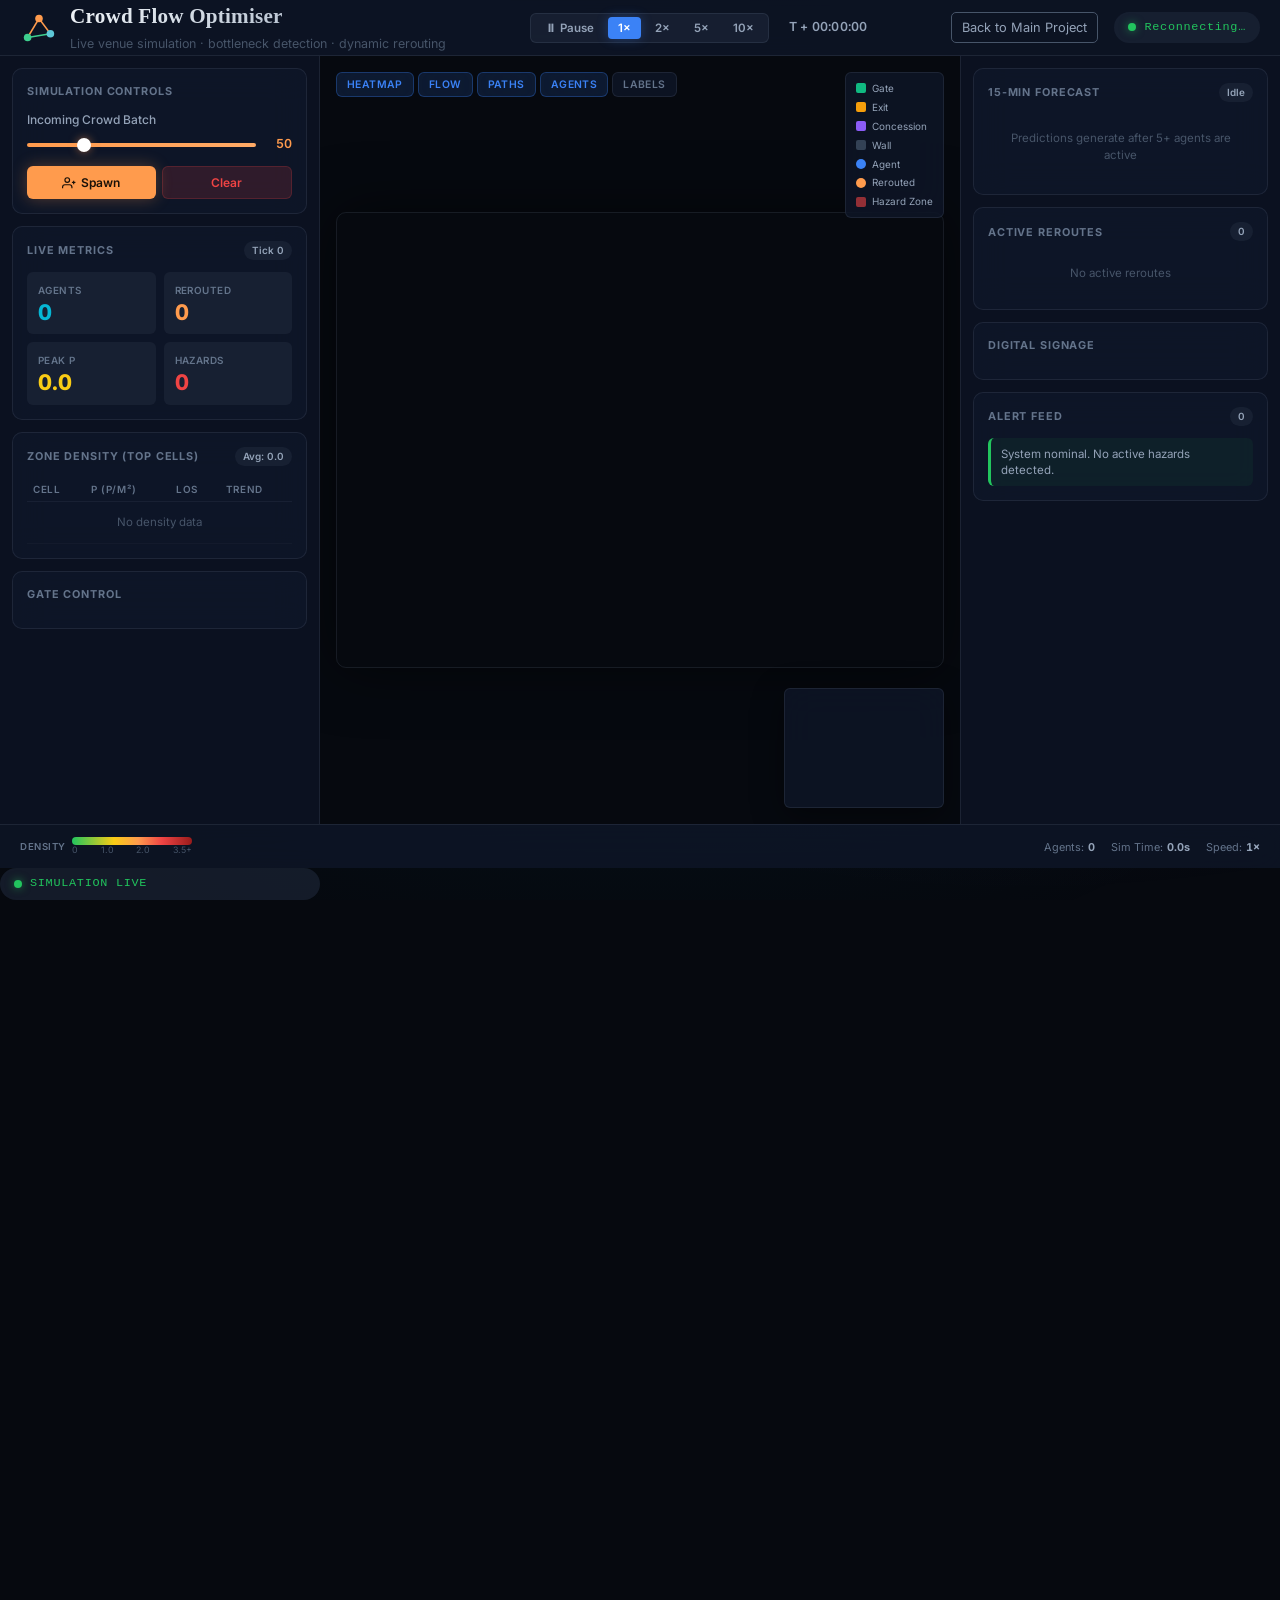
==== commit 3a0bf546: "Fixes" ====
--- a/frontend/index.html
+++ b/frontend/index.html
@@ -30,6 +30,7 @@
             </div>
             <div class="header-center">
                 <div class="speed-controls">
+                    <button class="speed-btn" data-speed="0" id="speed-0x">⏸ Pause</button>
                     <button class="speed-btn active" data-speed="1" id="speed-1x">1×</button>
                     <button class="speed-btn" data-speed="2" id="speed-2x">2×</button>
                     <button class="speed-btn" data-speed="5" id="speed-5x">5×</button>
@@ -234,11 +235,206 @@
                 <div class="bottom-stat">Speed: <strong id="bottom-speed">1×</strong></div>
             </div>
         </div>
+                <div class="status-pill live" id="statusPill">
+                    <span class="status-dot" id="connection-dot"></span>
+                    <span id="connection-text">SIMULATION LIVE</span>
+                </div>
+            </div>
+        </header>
+
+        <!-- ━━━ LEFT SIDEBAR ━━━ -->
+        <div class="sidebar left">
+            <!-- Simulation Controls -->
+            <section class="panel" id="panel-controls">
+                <div class="panel-header">
+                    <span class="panel-title">Simulation Controls</span>
+                </div>
+                <div class="control-group">
+                    <label for="crowd-size">Incoming Crowd Batch</label>
+                    <div class="control-row">
+                        <input type="range" id="crowd-size" min="5" max="200" value="50" step="5">
+                        <span id="crowd-size-val">50</span>
+                    </div>
+                </div>
+                <div class="actions">
+                    <button id="btn-spawn" class="btn primary">
+                        <svg width="14" height="14" viewBox="0 0 24 24" fill="none" stroke="currentColor" stroke-width="2"><path d="M17 21v-2a4 4 0 0 0-4-4H5a4 4 0 0 0-4 4v2"/><circle cx="9" cy="7" r="4"/><line x1="23" y1="11" x2="17" y2="11"/><line x1="20" y1="8" x2="20" y2="14"/></svg>
+                        Spawn
+                    </button>
+                    <button id="btn-clear" class="btn danger">Clear</button>
+                </div>
+            </section>
+
+            <!-- Live Stats -->
+            <section class="panel" id="panel-stats">
+                <div class="panel-header">
+                    <span class="panel-title">Live Metrics</span>
+                    <span class="panel-badge" id="tick-counter">Tick 0</span>
+                </div>
+                <div class="stat-grid four">
+                    <div class="stat-card">
+                        <span class="stat-label">Agents</span>
+                        <span class="stat-value agents" id="stat-agents">0</span>
+                    </div>
+                    <div class="stat-card" id="stat-card-rerouted">
+                        <span class="stat-label">Rerouted</span>
+                        <span class="stat-value rerouted" id="stat-rerouted">0</span>
+                    </div>
+                    <div class="stat-card">
+                        <span class="stat-label">Peak ρ</span>
+                        <span class="stat-value density" id="stat-max-density">0.0</span>
+                    </div>
+                    <div class="stat-card" id="stat-card-bottleneck">
+                        <span class="stat-label">Hazards</span>
+                        <span class="stat-value bottleneck" id="stat-hazards">0</span>
+                    </div>
+                </div>
+            </section>
+
+            <!-- Zone Density Table -->
+            <section class="panel" id="panel-density">
+                <div class="panel-header">
+                    <span class="panel-title">Zone Density (Top Cells)</span>
+                    <span class="panel-badge" id="avg-density">Avg: 0.0</span>
+                </div>
+                <div style="max-height: 200px; overflow-y: auto;">
+                    <table class="density-table">
+                        <thead>
+                            <tr>
+                                <th>Cell</th>
+                                <th>ρ (p/m²)</th>
+                                <th>LoS</th>
+                                <th>Trend</th>
+                            </tr>
+                        </thead>
+                        <tbody id="density-tbody">
+                            <tr><td colspan="4" style="color: var(--text-dim); text-align: center; padding: 12px;">No density data</td></tr>
+                        </tbody>
+                    </table>
+                </div>
+            </section>
+
+            <!-- Gate Status -->
+            <section class="panel" id="panel-gates">
+                <div class="panel-header">
+                    <span class="panel-title">Gate Control</span>
+                </div>
+                <div class="gate-list" id="gate-list">
+                    <!-- Dynamic gate items -->
+                </div>
+            </section>
+        </div>
+
+        <!-- ━━━ CENTER: VENUE CANVAS ━━━ -->
+        <div class="center-content">
+            <div class="venue-container">
+                <!-- Layer toggles -->
+                <div class="canvas-overlay">
+                    <button class="overlay-toggle active" id="toggle-heatmap" data-layer="heatmap">Heatmap</button>
+                    <button class="overlay-toggle active" id="toggle-flow" data-layer="flow">Flow</button>
+                    <button class="overlay-toggle active" id="toggle-paths" data-layer="paths">Paths</button>
+                    <button class="overlay-toggle active" id="toggle-agents" data-layer="agents">Agents</button>
+                    <button class="overlay-toggle" id="toggle-labels" data-layer="labels">Labels</button>
+                </div>
+
+                <!-- Legend -->
+                <div class="canvas-legend">
+                    <div class="legend-row"><span class="legend-swatch gate"></span> Gate</div>
+                    <div class="legend-row"><span class="legend-swatch exit"></span> Exit</div>
+                    <div class="legend-row"><span class="legend-swatch concession"></span> Concession</div>
+                    <div class="legend-row"><span class="legend-swatch wall"></span> Wall</div>
+                    <div class="legend-row"><span class="legend-swatch agent"></span> Agent</div>
+                    <div class="legend-row"><span class="legend-swatch rerouted"></span> Rerouted</div>
+                    <div class="legend-row"><span class="legend-swatch bottleneck"></span> Hazard Zone</div>
+                </div>
+
+                <!-- Main Canvas -->
+                <canvas id="venue-canvas" width="800" height="600"></canvas>
+
+                <!-- Minimap -->
+                <div class="minimap">
+                    <canvas id="minimap-canvas" width="160" height="120"></canvas>
+                </div>
+            </div>
+        </div>
+
+        <!-- ━━━ RIGHT SIDEBAR ━━━ -->
+        <div class="sidebar right">
+            <!-- Prediction Timeline -->
+            <section class="panel" id="panel-prediction">
+                <div class="panel-header">
+                    <span class="panel-title">15-Min Forecast</span>
+                    <span class="panel-badge" id="prediction-status">Idle</span>
+                </div>
+                <div class="prediction-timeline" id="prediction-timeline">
+                    <div style="font-size: 0.72rem; color: var(--text-dim); text-align: center; padding: 16px;">
+                        Predictions generate after 5+ agents are active
+                    </div>
+                </div>
+            </section>
+
+            <!-- Active Reroutes -->
+            <section class="panel" id="panel-reroutes">
+                <div class="panel-header">
+                    <span class="panel-title">Active Reroutes</span>
+                    <span class="panel-badge" id="reroute-count">0</span>
+                </div>
+                <div id="reroute-list" style="max-height: 160px; overflow-y: auto;">
+                    <div style="font-size: 0.72rem; color: var(--text-dim); text-align: center; padding: 12px;">
+                        No active reroutes
+                    </div>
+                </div>
+            </section>
+
+            <!-- Digital Signage -->
+            <section class="panel" id="panel-signage">
+                <div class="panel-header">
+                    <span class="panel-title">Digital Signage</span>
+                </div>
+                <div class="sign-list" id="sign-list">
+                    <!-- Dynamic sign items -->
+                </div>
+            </section>
+
+            <!-- Alerts Feed -->
+            <section class="panel" id="panel-alerts">
+                <div class="panel-header">
+                    <span class="panel-title">Alert Feed</span>
+                    <span class="panel-badge" id="alert-count">0</span>
+                </div>
+                <ul id="alert-list" class="alert-list">
+                    <li class="alert-item empty-alert">System nominal. No active hazards detected.</li>
+                </ul>
+            </section>
+        </div>
+
+        <!-- ━━━ BOTTOM BAR ━━━ -->
+        <div class="bottom-bar">
+            <div class="bottom-left">
+                <div class="density-legend">
+                    <span class="density-legend-label">Density</span>
+                    <div>
+                        <div class="density-gradient"></div>
+                        <div class="density-scale">
+                            <span>0</span>
+                            <span>1.0</span>
+                            <span>2.0</span>
+                            <span>3.5+</span>
+                        </div>
+                    </div>
+                </div>
+            </div>
+            <div class="bottom-right">
+                <div class="bottom-stat">Agents: <strong id="bottom-agents">0</strong></div>
+                <div class="bottom-stat">Sim Time: <strong id="bottom-sim-time">0.0s</strong></div>
+                <div class="bottom-stat">Speed: <strong id="bottom-speed">1×</strong></div>
+            </div>
+        </div>
     </div>
 
     <!-- Tooltip (positioned dynamically) -->
     <div class="tooltip" id="tooltip"></div>
 
-    <script src="app.js?v=2"></script>
+    <script src="app.js?v=3"></script>
 </body>
 </html>
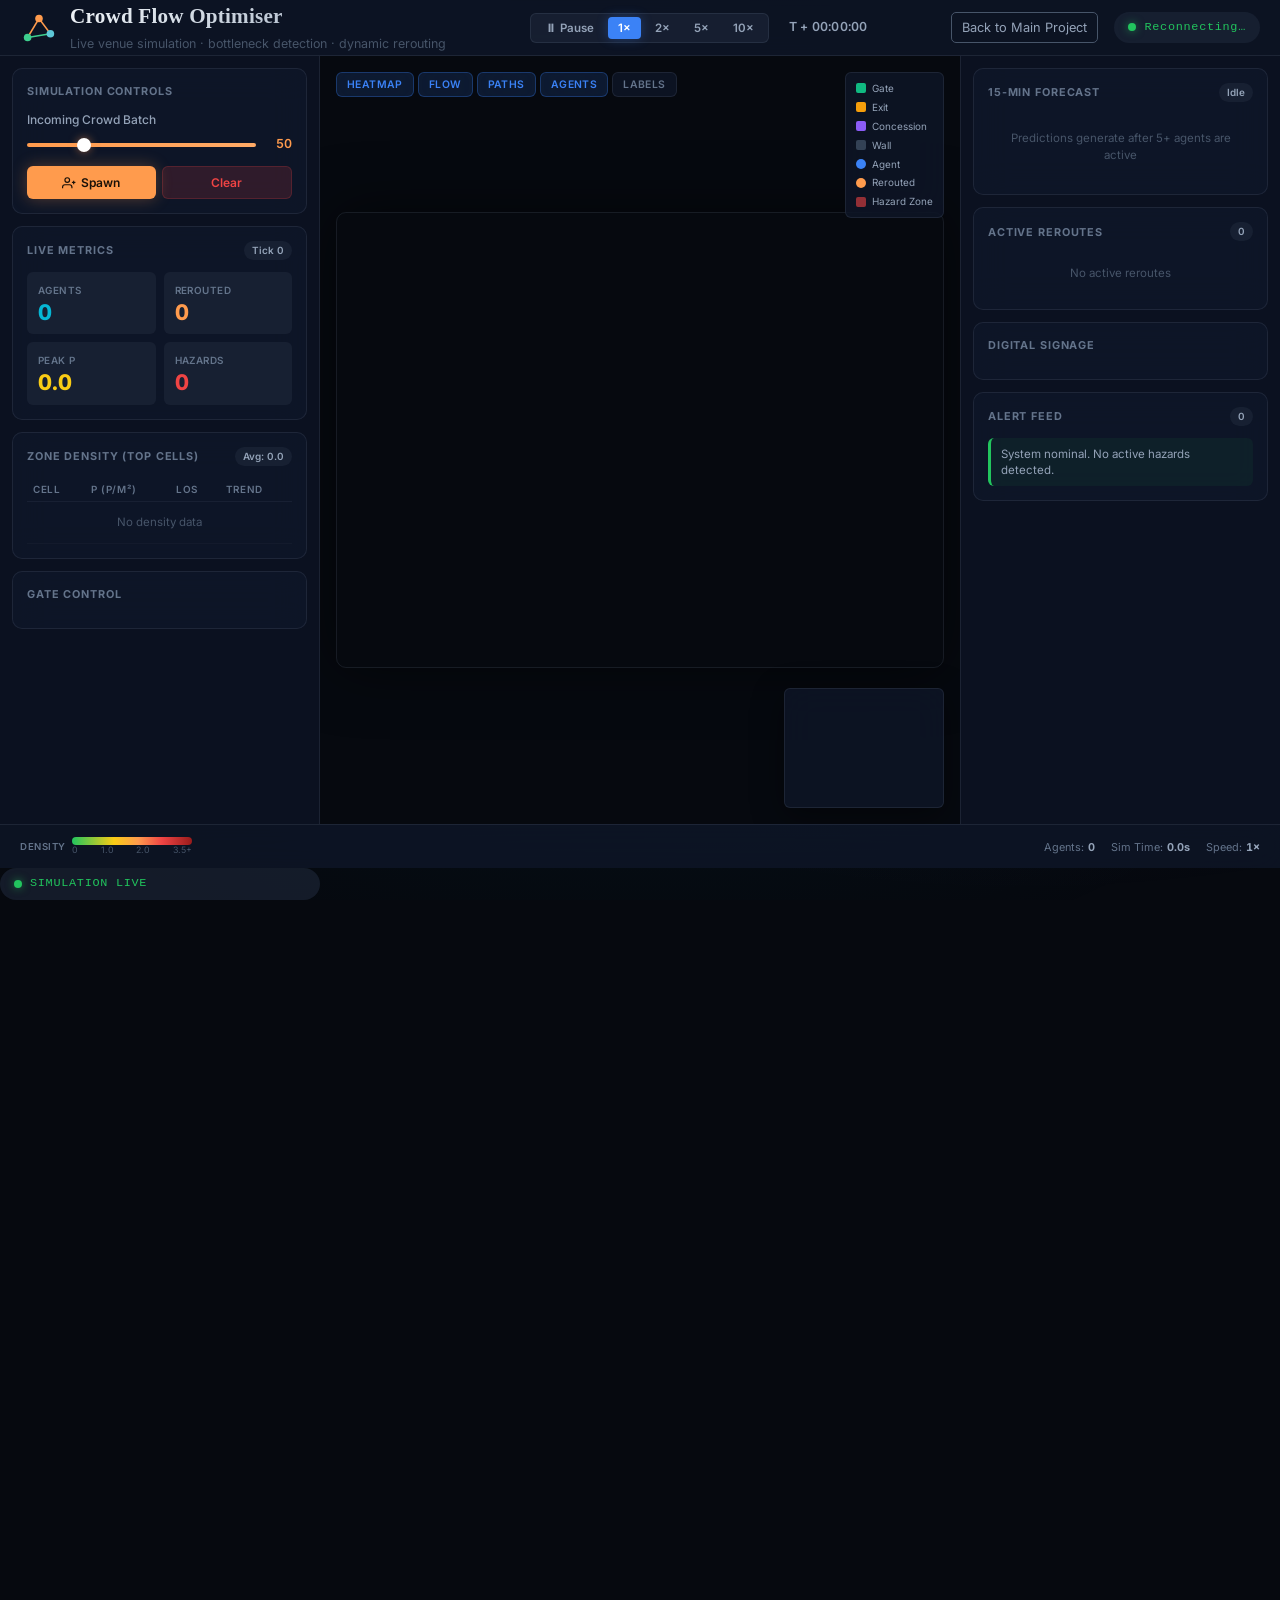
==== commit 282de5db: "UI" ====
--- a/frontend/index.html
+++ b/frontend/index.html
@@ -265,6 +265,21 @@
                 </div>
             </section>
 
+            <!-- AI Vision Pipeline -->
+            <section class="panel" id="panel-vision">
+                <div class="panel-header">
+                    <span class="panel-title">AI Vision Ingestion</span>
+                    <span class="panel-badge" id="vision-status">Stopped</span>
+                </div>
+                <div class="actions" style="margin-top: 10px;">
+                    <button id="btn-vision-start" class="btn primary" style="background-color: var(--secondary);">Start Camera</button>
+                    <button id="btn-vision-stop" class="btn danger">Stop</button>
+                </div>
+                <div style="font-size: 0.72rem; color: var(--text-dim); text-align: center; margin-top: 8px;">
+                    Injects live real-world data (YOLO + Depth).
+                </div>
+            </section>
+
             <!-- Live Stats -->
             <section class="panel" id="panel-stats">
                 <div class="panel-header">
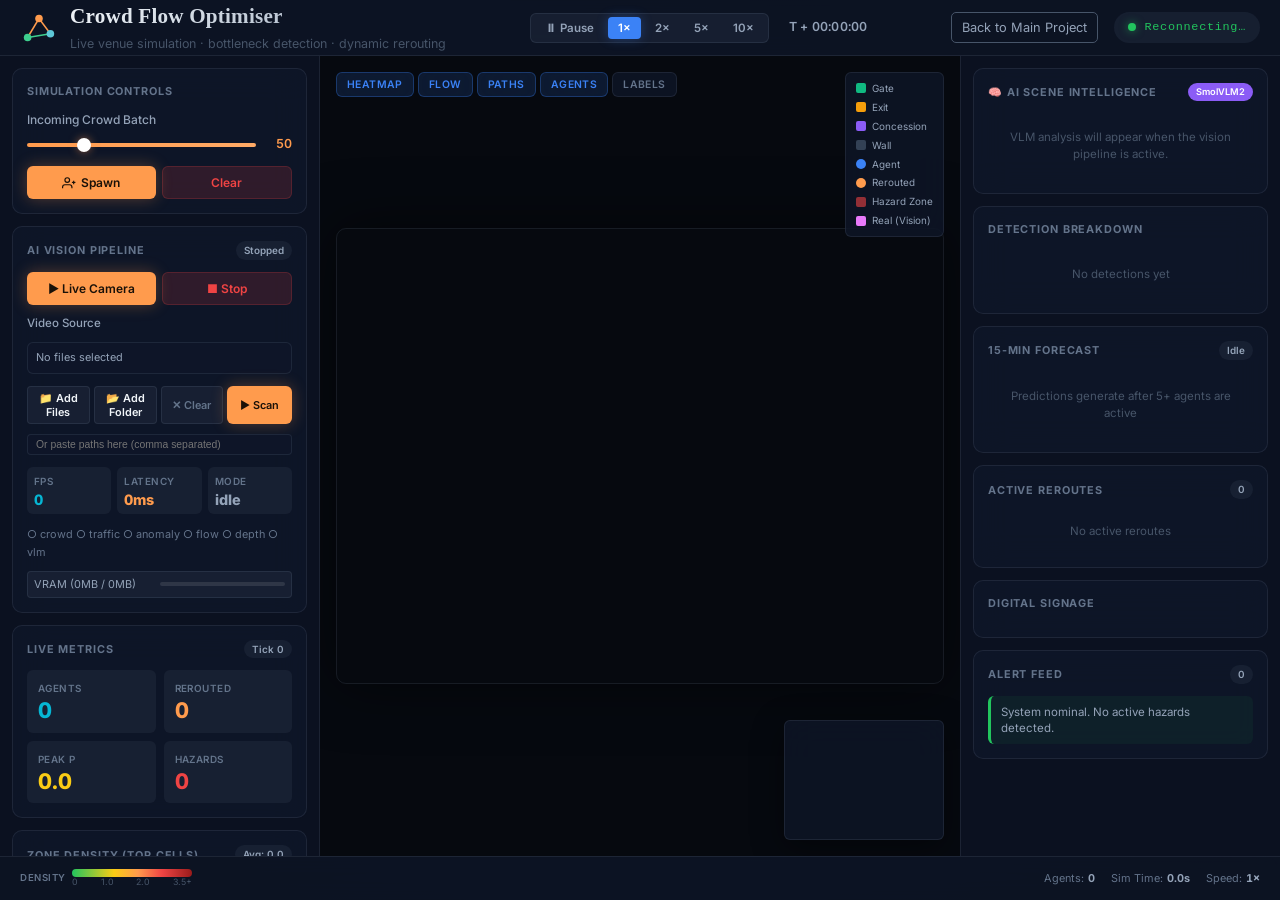
==== commit 62dd466d: "VL model and cuda/PyTorch fix" ====
--- a/frontend/index.html
+++ b/frontend/index.html
@@ -5,7 +5,7 @@
     <meta name="viewport" content="width=device-width, initial-scale=1.0">
     <title>Crowd Flow Optimiser — Real-Time Crowd Simulation & Rerouting</title>
     <meta name="description" content="Predictive digital twin for venue crowd management. Real-time simulation, bottleneck forecasting, and automated crowd rerouting engine.">
-    <link rel="stylesheet" href="styles.css?v=2">
+    <link rel="stylesheet" href="styles.css?v=3">
     <link rel="preconnect" href="https://fonts.googleapis.com">
     <link rel="preconnect" href="https://fonts.gstatic.com" crossorigin>
     <link href="https://fonts.googleapis.com/css2?family=Inter:wght@400;500;600;700;800&display=swap" rel="stylesheet">
@@ -70,6 +70,80 @@
                 </div>
             </section>
 
+            <!-- ━━━ AI VISION PIPELINE (Expanded) ━━━ -->
+            <section class="panel" id="panel-vision">
+                <div class="panel-header">
+                    <span class="panel-title">AI Vision Pipeline</span>
+                    <span class="panel-badge" id="vision-status">Stopped</span>
+                </div>
+
+                <!-- Live Camera Controls -->
+                <div class="actions" style="margin-top: 8px;">
+                    <button id="btn-vision-start" class="btn primary">▶ Live Camera</button>
+                    <button id="btn-vision-stop" class="btn danger">■ Stop</button>
+                </div>
+
+                <!-- Video / Folder Scan -->
+                <div class="control-group" style="margin-top: 10px;">
+                    <label style="font-size: 0.72rem; color: var(--text-secondary); margin-bottom: 4px; display:block;">Video Source</label>
+                    
+                    <!-- File list display -->
+                    <div id="video-file-list" style="background:var(--bg-input); border:var(--glass-border); border-radius:6px; padding:6px 8px; min-height:32px; max-height:80px; overflow-y:auto; margin-bottom:6px; font-size:0.68rem; color:var(--text-secondary);">
+                        No files selected
+                    </div>
+                    
+                    <!-- Picker buttons -->
+                    <div style="display:flex; gap:4px; flex-wrap:wrap;">
+                        <button id="btn-pick-files" class="btn" style="font-size:0.68rem; padding:4px 8px; background:var(--bg-card); border:var(--glass-border); color:var(--text-primary); cursor:pointer; border-radius:4px;">📁 Add Files</button>
+                        <button id="btn-pick-folder" class="btn" style="font-size:0.68rem; padding:4px 8px; background:var(--bg-card); border:var(--glass-border); color:var(--text-primary); cursor:pointer; border-radius:4px;">📂 Add Folder</button>
+                        <button id="btn-clear-files" class="btn" style="font-size:0.68rem; padding:4px 8px; background:var(--bg-card); border:var(--glass-border); color:var(--text-tertiary); cursor:pointer; border-radius:4px;">✕ Clear</button>
+                        <button id="btn-scan-video" class="btn primary" style="font-size:0.68rem; padding:4px 10px; margin-left:auto;">▶ Scan</button>
+                    </div>
+                    
+                    <!-- Hidden input for manual path entry -->
+                    <input type="text" id="video-path-input" placeholder="Or paste paths here (comma separated)" style="width:100%; background:var(--bg-input); border:var(--glass-border); border-radius:4px; padding:4px 8px; color:var(--text-primary); font-size:0.65rem; outline:none; margin-top:4px;">
+                </div>
+
+                <!-- Video Progress Bar -->
+                <div class="vision-progress-bar" style="display:none; margin-top: 6px;">
+                    <div id="vision-progress" class="vision-progress-fill" style="width:0%;"></div>
+                </div>
+
+                <!-- Pipeline Metrics -->
+                <div style="display:grid; grid-template-columns:1fr 1fr 1fr; gap:6px; margin-top:10px;">
+                    <div class="stat-card" style="padding:6px;">
+                        <span class="stat-label" style="font-size:0.62rem;">FPS</span>
+                        <span class="stat-value" style="font-size:0.9rem; color:var(--accent-cyan);" id="vision-fps">0</span>
+                    </div>
+                    <div class="stat-card" style="padding:6px;">
+                        <span class="stat-label" style="font-size:0.62rem;">Latency</span>
+                        <span class="stat-value" style="font-size:0.9rem; color:var(--accent-orange);" id="vision-latency">0ms</span>
+                    </div>
+                    <div class="stat-card" style="padding:6px;">
+                        <span class="stat-label" style="font-size:0.62rem;">Mode</span>
+                        <span class="stat-value" style="font-size:0.9rem; color:var(--text-secondary);" id="vision-mode">idle</span>
+                    </div>
+                </div>
+
+                <!-- Model Status Indicators -->
+                <div id="vision-model-status" style="margin-top:8px; padding:4px 0; font-size:0.68rem; color:var(--text-dim); line-height:1.6;">
+                    <span style="color:#64748b;">○ crowd</span>
+                    <span style="color:#64748b;">○ traffic</span>
+                    <span style="color:#64748b;">○ anomaly</span>
+                    <span style="color:#64748b;">○ flow</span>
+                    <span style="color:#64748b;">○ depth</span>
+                    <span style="color:#64748b;">○ vlm</span>
+                </div>
+                
+                <!-- VRAM Status -->
+                <div id="vision-vram-status" style="margin-top:6px; font-size:0.68rem; color:var(--text-secondary); display:flex; justify-content:space-between; align-items:center; background:var(--bg-card); padding:4px 6px; border-radius:4px; border:var(--glass-border);">
+                    <span>VRAM (0MB / 0MB)</span>
+                    <div style="width: 50%; height: 4px; background: rgba(255,255,255,0.1); border-radius: 2px; overflow: hidden;">
+                        <div id="vram-bar" style="width: 0%; height: 100%; background: var(--accent-purple); transition: width 0.3s ease;"></div>
+                    </div>
+                </div>
+            </section>
+
             <!-- Live Stats -->
             <section class="panel" id="panel-stats">
                 <div class="panel-header">
@@ -151,6 +225,7 @@
                     <div class="legend-row"><span class="legend-swatch agent"></span> Agent</div>
                     <div class="legend-row"><span class="legend-swatch rerouted"></span> Rerouted</div>
                     <div class="legend-row"><span class="legend-swatch bottleneck"></span> Hazard Zone</div>
+                    <div class="legend-row"><span class="legend-swatch" style="background:#e879f9;"></span> Real (Vision)</div>
                 </div>
 
                 <!-- Main Canvas -->
@@ -165,6 +240,32 @@
 
         <!-- ━━━ RIGHT SIDEBAR ━━━ -->
         <div class="sidebar right">
+
+            <!-- ━━━ AI SCENE INTELLIGENCE (VLM) ━━━ -->
+            <section class="panel" id="panel-vlm">
+                <div class="panel-header">
+                    <span class="panel-title">🧠 AI Scene Intelligence</span>
+                    <span class="panel-badge" style="font-size:0.58rem; background:var(--accent-purple); color:#fff;">SmolVLM2</span>
+                </div>
+                <div id="vlm-analysis" style="padding: 4px 0;">
+                    <div style="font-size: 0.72rem; color: var(--text-dim); text-align: center; padding: 12px;">
+                        VLM analysis will appear when the vision pipeline is active.
+                    </div>
+                </div>
+            </section>
+
+            <!-- ━━━ DETECTION BREAKDOWN ━━━ -->
+            <section class="panel" id="panel-detections">
+                <div class="panel-header">
+                    <span class="panel-title">Detection Breakdown</span>
+                </div>
+                <div id="vision-detections" style="padding: 4px 0;">
+                    <div style="font-size: 0.72rem; color: var(--text-dim); text-align: center; padding: 12px;">
+                        No detections yet
+                    </div>
+                </div>
+            </section>
+
             <!-- Prediction Timeline -->
             <section class="panel" id="panel-prediction">
                 <div class="panel-header">
@@ -235,221 +336,11 @@
                 <div class="bottom-stat">Speed: <strong id="bottom-speed">1×</strong></div>
             </div>
         </div>
-                <div class="status-pill live" id="statusPill">
-                    <span class="status-dot" id="connection-dot"></span>
-                    <span id="connection-text">SIMULATION LIVE</span>
-                </div>
-            </div>
-        </header>
-
-        <!-- ━━━ LEFT SIDEBAR ━━━ -->
-        <div class="sidebar left">
-            <!-- Simulation Controls -->
-            <section class="panel" id="panel-controls">
-                <div class="panel-header">
-                    <span class="panel-title">Simulation Controls</span>
-                </div>
-                <div class="control-group">
-                    <label for="crowd-size">Incoming Crowd Batch</label>
-                    <div class="control-row">
-                        <input type="range" id="crowd-size" min="5" max="200" value="50" step="5">
-                        <span id="crowd-size-val">50</span>
-                    </div>
-                </div>
-                <div class="actions">
-                    <button id="btn-spawn" class="btn primary">
-                        <svg width="14" height="14" viewBox="0 0 24 24" fill="none" stroke="currentColor" stroke-width="2"><path d="M17 21v-2a4 4 0 0 0-4-4H5a4 4 0 0 0-4 4v2"/><circle cx="9" cy="7" r="4"/><line x1="23" y1="11" x2="17" y2="11"/><line x1="20" y1="8" x2="20" y2="14"/></svg>
-                        Spawn
-                    </button>
-                    <button id="btn-clear" class="btn danger">Clear</button>
-                </div>
-            </section>
-
-            <!-- AI Vision Pipeline -->
-            <section class="panel" id="panel-vision">
-                <div class="panel-header">
-                    <span class="panel-title">AI Vision Ingestion</span>
-                    <span class="panel-badge" id="vision-status">Stopped</span>
-                </div>
-                <div class="actions" style="margin-top: 10px;">
-                    <button id="btn-vision-start" class="btn primary" style="background-color: var(--secondary);">Start Camera</button>
-                    <button id="btn-vision-stop" class="btn danger">Stop</button>
-                </div>
-                <div style="font-size: 0.72rem; color: var(--text-dim); text-align: center; margin-top: 8px;">
-                    Injects live real-world data (YOLO + Depth).
-                </div>
-            </section>
-
-            <!-- Live Stats -->
-            <section class="panel" id="panel-stats">
-                <div class="panel-header">
-                    <span class="panel-title">Live Metrics</span>
-                    <span class="panel-badge" id="tick-counter">Tick 0</span>
-                </div>
-                <div class="stat-grid four">
-                    <div class="stat-card">
-                        <span class="stat-label">Agents</span>
-                        <span class="stat-value agents" id="stat-agents">0</span>
-                    </div>
-                    <div class="stat-card" id="stat-card-rerouted">
-                        <span class="stat-label">Rerouted</span>
-                        <span class="stat-value rerouted" id="stat-rerouted">0</span>
-                    </div>
-                    <div class="stat-card">
-                        <span class="stat-label">Peak ρ</span>
-                        <span class="stat-value density" id="stat-max-density">0.0</span>
-                    </div>
-                    <div class="stat-card" id="stat-card-bottleneck">
-                        <span class="stat-label">Hazards</span>
-                        <span class="stat-value bottleneck" id="stat-hazards">0</span>
-                    </div>
-                </div>
-            </section>
-
-            <!-- Zone Density Table -->
-            <section class="panel" id="panel-density">
-                <div class="panel-header">
-                    <span class="panel-title">Zone Density (Top Cells)</span>
-                    <span class="panel-badge" id="avg-density">Avg: 0.0</span>
-                </div>
-                <div style="max-height: 200px; overflow-y: auto;">
-                    <table class="density-table">
-                        <thead>
-                            <tr>
-                                <th>Cell</th>
-                                <th>ρ (p/m²)</th>
-                                <th>LoS</th>
-                                <th>Trend</th>
-                            </tr>
-                        </thead>
-                        <tbody id="density-tbody">
-                            <tr><td colspan="4" style="color: var(--text-dim); text-align: center; padding: 12px;">No density data</td></tr>
-                        </tbody>
-                    </table>
-                </div>
-            </section>
-
-            <!-- Gate Status -->
-            <section class="panel" id="panel-gates">
-                <div class="panel-header">
-                    <span class="panel-title">Gate Control</span>
-                </div>
-                <div class="gate-list" id="gate-list">
-                    <!-- Dynamic gate items -->
-                </div>
-            </section>
-        </div>
-
-        <!-- ━━━ CENTER: VENUE CANVAS ━━━ -->
-        <div class="center-content">
-            <div class="venue-container">
-                <!-- Layer toggles -->
-                <div class="canvas-overlay">
-                    <button class="overlay-toggle active" id="toggle-heatmap" data-layer="heatmap">Heatmap</button>
-                    <button class="overlay-toggle active" id="toggle-flow" data-layer="flow">Flow</button>
-                    <button class="overlay-toggle active" id="toggle-paths" data-layer="paths">Paths</button>
-                    <button class="overlay-toggle active" id="toggle-agents" data-layer="agents">Agents</button>
-                    <button class="overlay-toggle" id="toggle-labels" data-layer="labels">Labels</button>
-                </div>
-
-                <!-- Legend -->
-                <div class="canvas-legend">
-                    <div class="legend-row"><span class="legend-swatch gate"></span> Gate</div>
-                    <div class="legend-row"><span class="legend-swatch exit"></span> Exit</div>
-                    <div class="legend-row"><span class="legend-swatch concession"></span> Concession</div>
-                    <div class="legend-row"><span class="legend-swatch wall"></span> Wall</div>
-                    <div class="legend-row"><span class="legend-swatch agent"></span> Agent</div>
-                    <div class="legend-row"><span class="legend-swatch rerouted"></span> Rerouted</div>
-                    <div class="legend-row"><span class="legend-swatch bottleneck"></span> Hazard Zone</div>
-                </div>
-
-                <!-- Main Canvas -->
-                <canvas id="venue-canvas" width="800" height="600"></canvas>
-
-                <!-- Minimap -->
-                <div class="minimap">
-                    <canvas id="minimap-canvas" width="160" height="120"></canvas>
-                </div>
-            </div>
-        </div>
-
-        <!-- ━━━ RIGHT SIDEBAR ━━━ -->
-        <div class="sidebar right">
-            <!-- Prediction Timeline -->
-            <section class="panel" id="panel-prediction">
-                <div class="panel-header">
-                    <span class="panel-title">15-Min Forecast</span>
-                    <span class="panel-badge" id="prediction-status">Idle</span>
-                </div>
-                <div class="prediction-timeline" id="prediction-timeline">
-                    <div style="font-size: 0.72rem; color: var(--text-dim); text-align: center; padding: 16px;">
-                        Predictions generate after 5+ agents are active
-                    </div>
-                </div>
-            </section>
-
-            <!-- Active Reroutes -->
-            <section class="panel" id="panel-reroutes">
-                <div class="panel-header">
-                    <span class="panel-title">Active Reroutes</span>
-                    <span class="panel-badge" id="reroute-count">0</span>
-                </div>
-                <div id="reroute-list" style="max-height: 160px; overflow-y: auto;">
-                    <div style="font-size: 0.72rem; color: var(--text-dim); text-align: center; padding: 12px;">
-                        No active reroutes
-                    </div>
-                </div>
-            </section>
-
-            <!-- Digital Signage -->
-            <section class="panel" id="panel-signage">
-                <div class="panel-header">
-                    <span class="panel-title">Digital Signage</span>
-                </div>
-                <div class="sign-list" id="sign-list">
-                    <!-- Dynamic sign items -->
-                </div>
-            </section>
-
-            <!-- Alerts Feed -->
-            <section class="panel" id="panel-alerts">
-                <div class="panel-header">
-                    <span class="panel-title">Alert Feed</span>
-                    <span class="panel-badge" id="alert-count">0</span>
-                </div>
-                <ul id="alert-list" class="alert-list">
-                    <li class="alert-item empty-alert">System nominal. No active hazards detected.</li>
-                </ul>
-            </section>
-        </div>
-
-        <!-- ━━━ BOTTOM BAR ━━━ -->
-        <div class="bottom-bar">
-            <div class="bottom-left">
-                <div class="density-legend">
-                    <span class="density-legend-label">Density</span>
-                    <div>
-                        <div class="density-gradient"></div>
-                        <div class="density-scale">
-                            <span>0</span>
-                            <span>1.0</span>
-                            <span>2.0</span>
-                            <span>3.5+</span>
-                        </div>
-                    </div>
-                </div>
-            </div>
-            <div class="bottom-right">
-                <div class="bottom-stat">Agents: <strong id="bottom-agents">0</strong></div>
-                <div class="bottom-stat">Sim Time: <strong id="bottom-sim-time">0.0s</strong></div>
-                <div class="bottom-stat">Speed: <strong id="bottom-speed">1×</strong></div>
-            </div>
-        </div>
     </div>
 
     <!-- Tooltip (positioned dynamically) -->
     <div class="tooltip" id="tooltip"></div>
 
-    <script src="app.js?v=3"></script>
+    <script src="app.js?v=4"></script>
 </body>
 </html>
--- a/frontend/styles.css
+++ b/frontend/styles.css
@@ -1027,3 +1027,95 @@
         min-width: 260px;
     }
 }
+
+/* ━━━━━━━━━━━━━━━━━━━━━━━━━━━━━━━━━━━━━━━━━━━
+   VISION DASHBOARD STYLES
+   ━━━━━━━━━━━━━━━━━━━━━━━━━━━━━━━━━━━━━━━━━━━ */
+
+/* Video scan progress bar */
+.vision-progress-bar {
+    height: 4px;
+    background: var(--bg-card);
+    border-radius: 2px;
+    overflow: hidden;
+}
+
+.vision-progress-fill {
+    height: 100%;
+    background: linear-gradient(90deg, var(--accent-cyan), var(--accent-blue));
+    border-radius: 2px;
+    transition: width 0.3s ease;
+}
+
+/* Detection breakdown rows */
+.vision-det-row {
+    display: flex;
+    justify-content: space-between;
+    align-items: center;
+    padding: 4px 0;
+    font-size: 0.75rem;
+    border-bottom: 1px solid rgba(148, 163, 184, 0.06);
+}
+
+.vision-det-row:last-child {
+    border-bottom: none;
+}
+
+.vision-det-label {
+    font-weight: 500;
+    text-transform: capitalize;
+}
+
+.vision-det-count {
+    font-weight: 700;
+    color: var(--text-primary);
+    font-variant-numeric: tabular-nums;
+}
+
+/* VLM Scene Analysis */
+.vlm-row {
+    display: flex;
+    justify-content: space-between;
+    align-items: center;
+    padding: 5px 0;
+    font-size: 0.75rem;
+    color: var(--text-secondary);
+    border-bottom: 1px solid rgba(148, 163, 184, 0.06);
+}
+
+.vlm-row:last-child {
+    border-bottom: none;
+}
+
+.vlm-row span:first-child {
+    color: var(--text-tertiary);
+    font-size: 0.68rem;
+    text-transform: uppercase;
+    letter-spacing: 0.04em;
+}
+
+.vlm-row span:last-child {
+    font-weight: 600;
+    text-transform: uppercase;
+    font-size: 0.72rem;
+}
+
+.vlm-hazards {
+    padding: 6px 8px;
+    margin-top: 6px;
+    background: rgba(239, 68, 68, 0.1);
+    border: 1px solid rgba(239, 68, 68, 0.25);
+    border-radius: 6px;
+    font-size: 0.72rem;
+    color: #fca5a5;
+    line-height: 1.4;
+}
+
+.vlm-summary {
+    padding: 6px 0;
+    margin-top: 4px;
+    font-size: 0.72rem;
+    color: var(--text-secondary);
+    line-height: 1.5;
+    font-style: italic;
+}
